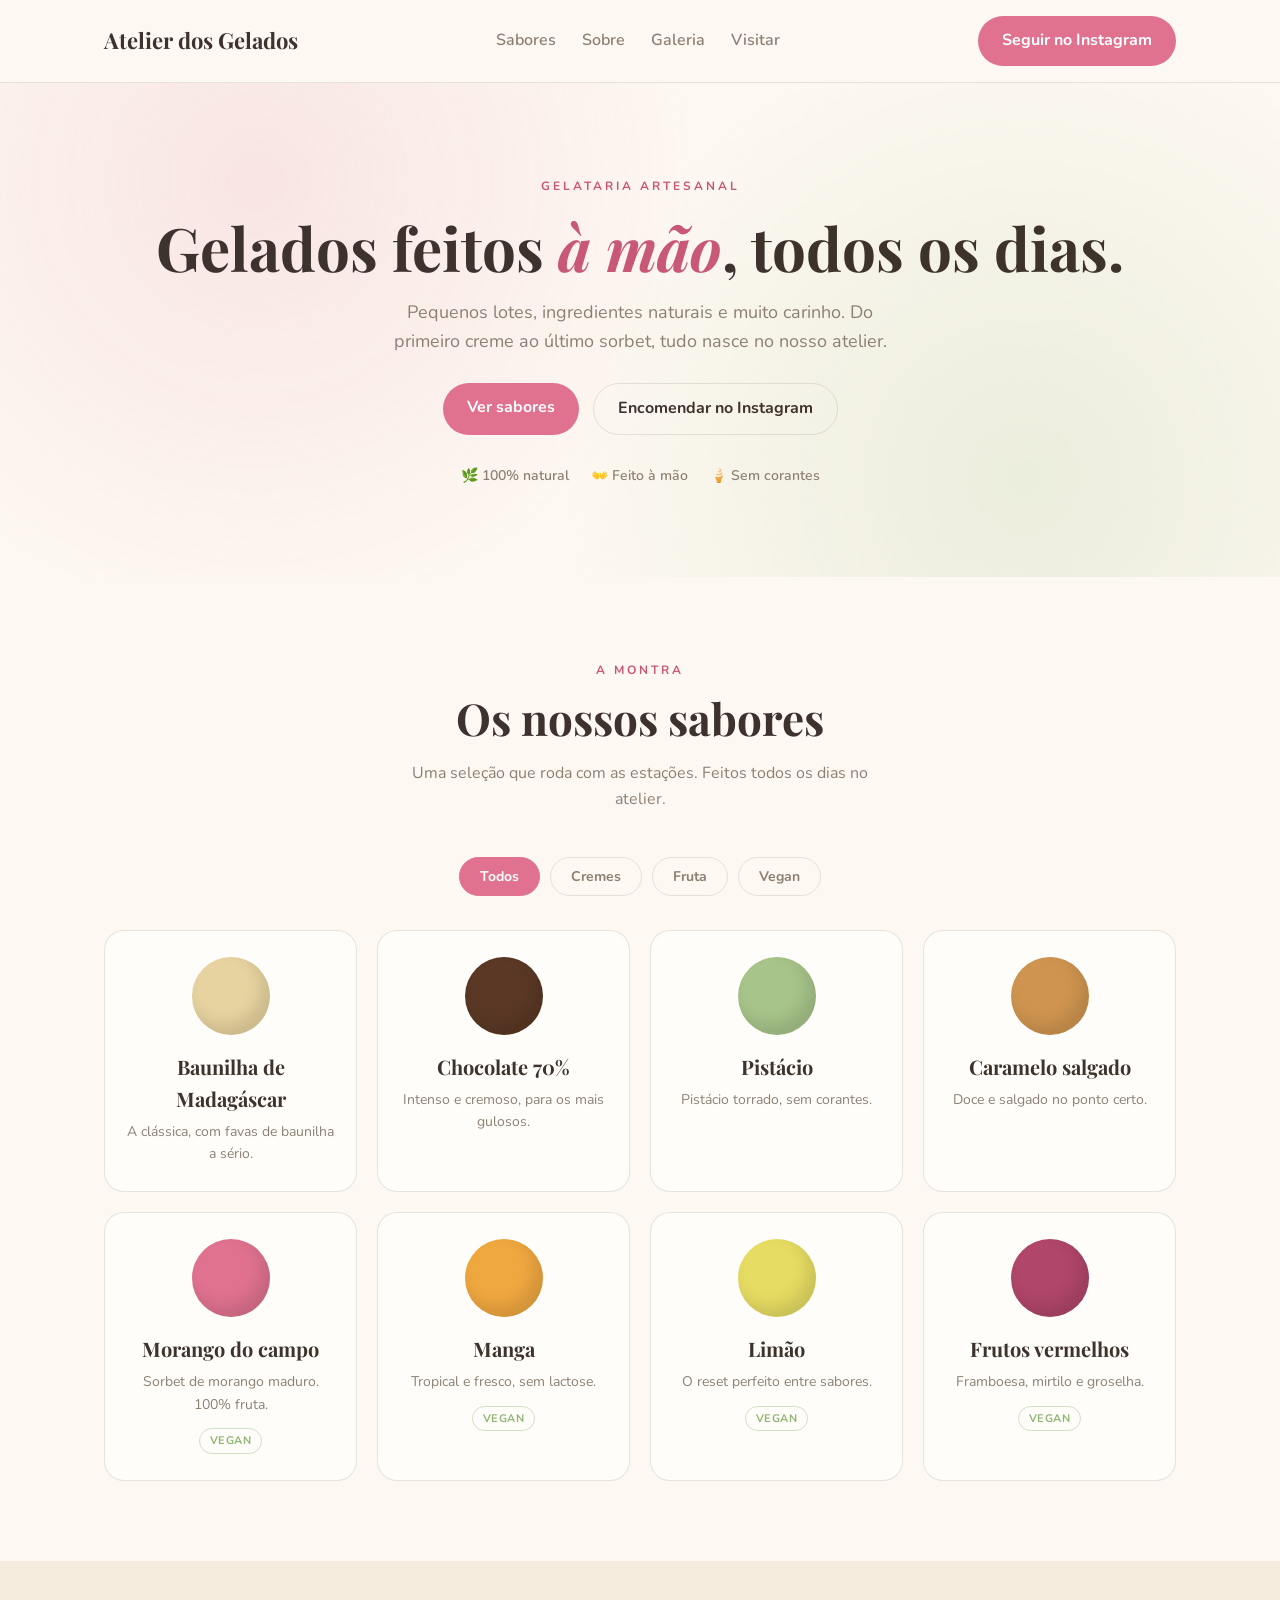
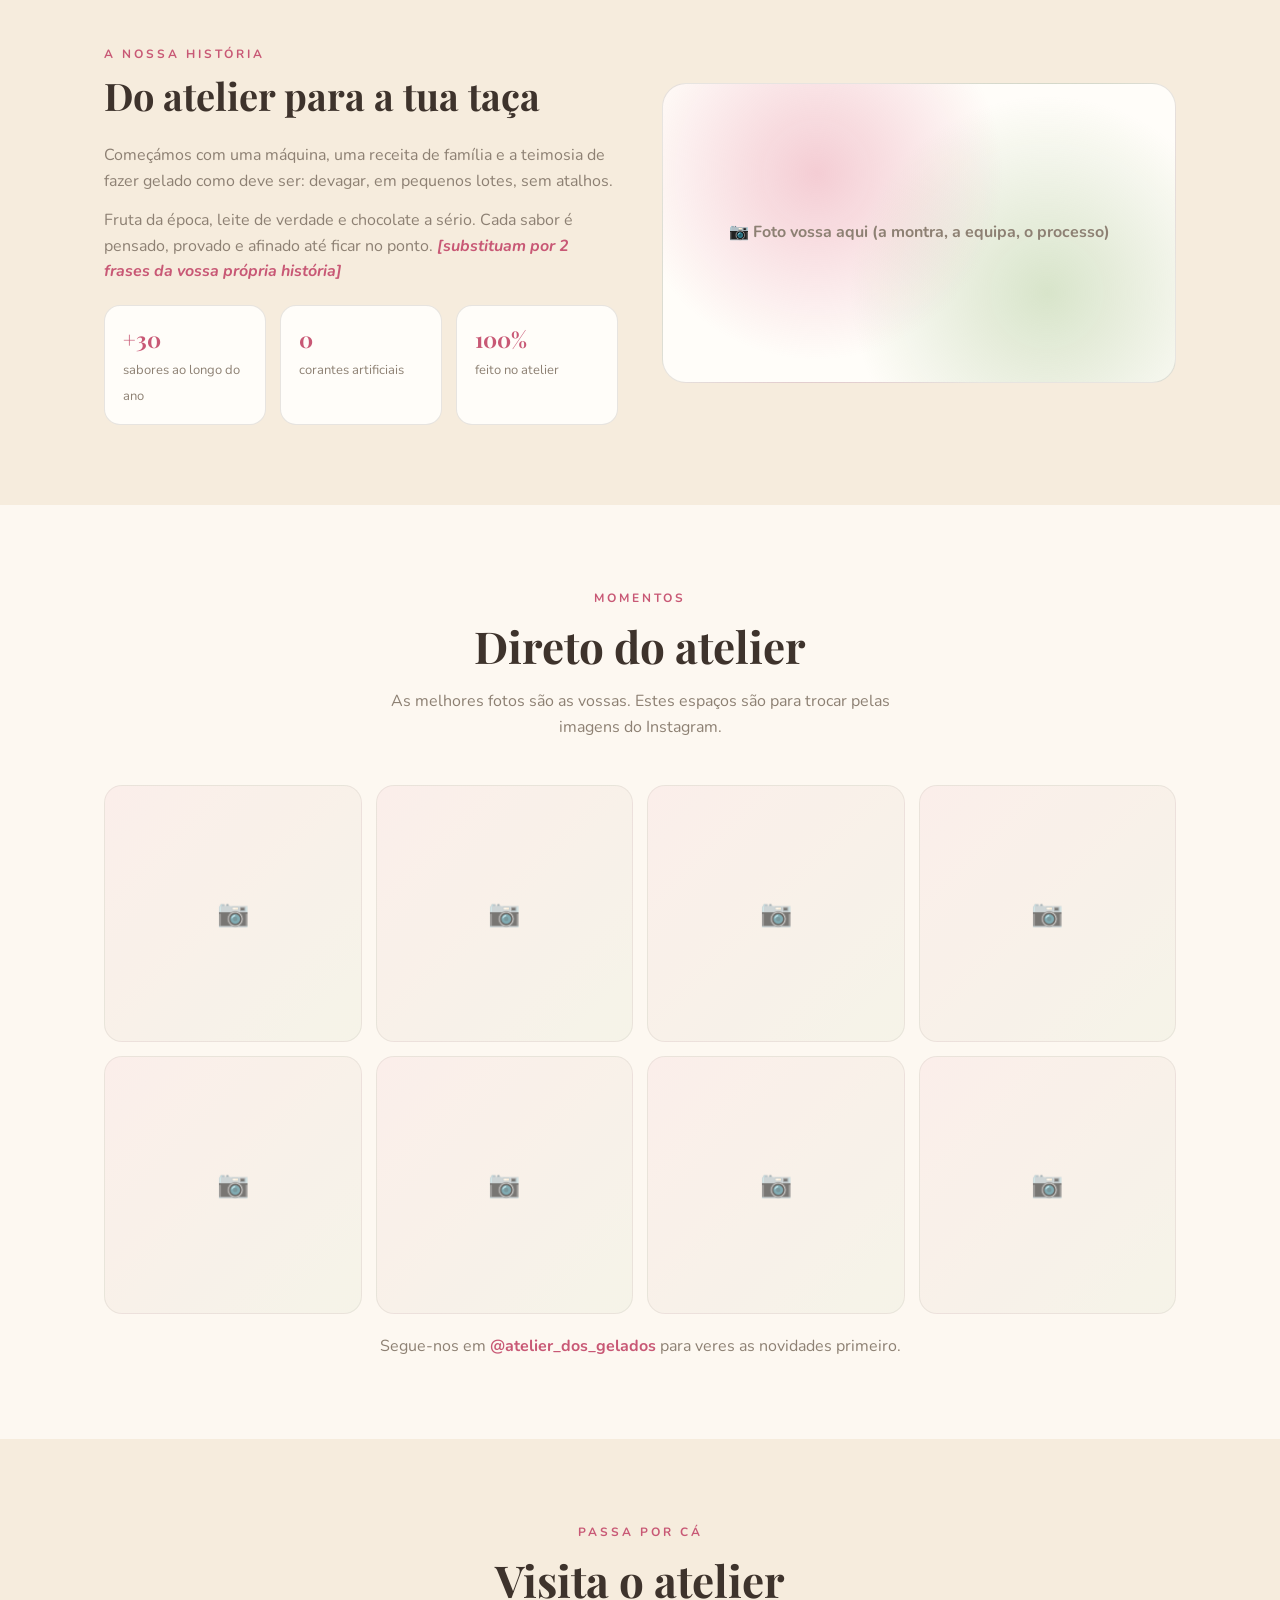
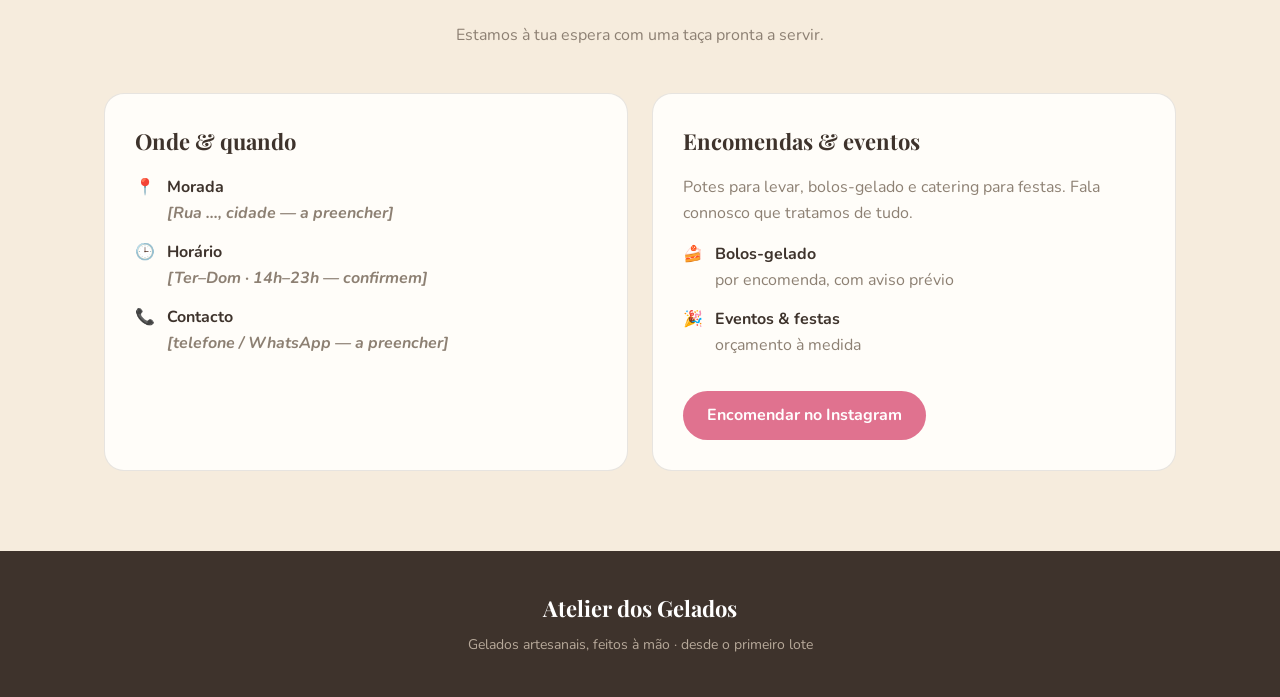
==== gelados/index.html @ d83563c3 "Adiciona avatar 3D, competencias, processo, garantias, precos, fundo animado e site dos gelados" ====
<!DOCTYPE html>
<html lang="pt">
<head>
    <meta charset="UTF-8">
    <meta name="viewport" content="width=device-width, initial-scale=1.0">
    <title>Atelier dos Gelados — Gelados artesanais feitos à mão</title>

    <!-- Fontes -->
    <link rel="preconnect" href="https://fonts.googleapis.com">
    <link rel="preconnect" href="https://fonts.gstatic.com" crossorigin>
    <link href="https://fonts.googleapis.com/css2?family=Playfair+Display:wght@600;700&family=Nunito:wght@400;600;700&display=swap" rel="stylesheet">

    <link rel="stylesheet" href="style.css">
</head>
<body>

    <!-- Navegação -->
    <header class="nav">
        <div class="nav-in">
            <a href="#" class="logo">Atelier dos Gelados</a>

            <nav class="nav-links">
                <a href="#sabores">Sabores</a>
                <a href="#sobre">Sobre</a>
                <a href="#galeria">Galeria</a>
                <a href="#visitar">Visitar</a>
            </nav>

            <a href="https://www.instagram.com/atelier_dos_gelados/" target="_blank" rel="noopener" class="btn">Seguir no Instagram</a>
        </div>
    </header>

    <!-- Hero -->
    <section class="hero">
        <span class="eyebrow">Gelataria artesanal</span>
        <h1>Gelados feitos <em>à mão</em>, todos os dias.</h1>
        <p>Pequenos lotes, ingredientes naturais e muito carinho. Do primeiro creme ao último sorbet, tudo nasce no nosso atelier.</p>

        <div class="hero-btns">
            <a href="#sabores" class="btn">Ver sabores</a>
            <a href="https://www.instagram.com/atelier_dos_gelados/" target="_blank" rel="noopener" class="btn btn-ghost">Encomendar no Instagram</a>
        </div>

        <div class="hero-tags">
            <span>🌿 100% natural</span>
            <span>👐 Feito à mão</span>
            <span>🍦 Sem corantes</span>
        </div>
    </section>

    <!-- Sabores -->
    <section id="sabores">
        <div class="wrap">
            <div class="sec-head">
                <span class="eyebrow">A montra</span>
                <h2>Os nossos sabores</h2>
                <p>Uma seleção que roda com as estações. Feitos todos os dias no atelier.</p>
            </div>

            <!-- Filtros -->
            <div class="filters" id="filters">
                <button class="chip on" data-f="todos">Todos</button>
                <button class="chip" data-f="creme">Cremes</button>
                <button class="chip" data-f="fruta">Fruta</button>
                <button class="chip" data-f="vegan">Vegan</button>
            </div>

            <div class="flavors" id="flavors"></div>
        </div>
    </section>

    <!-- Sobre -->
    <section id="sobre" class="about">
        <div class="wrap about-in">
            <div>
                <span class="eyebrow">A nossa história</span>
                <h2>Do atelier para a tua taça</h2>
                <p>Começámos com uma máquina, uma receita de família e a teimosia de fazer gelado como deve ser: devagar, em pequenos lotes, sem atalhos.</p>
                <p>Fruta da época, leite de verdade e chocolate a sério. Cada sabor é pensado, provado e afinado até ficar no ponto. <span class="mark">[substituam por 2 frases da vossa própria história]</span></p>
                <div class="about-points">
                    <div class="point"><b>+30</b><span>sabores ao longo do ano</span></div>
                    <div class="point"><b>0</b><span>corantes artificiais</span></div>
                    <div class="point"><b>100%</b><span>feito no atelier</span></div>
                </div>
            </div>
            <div class="about-visual">
                <span>📷 Foto vossa aqui (a montra, a equipa, o processo)</span>
            </div>
        </div>
    </section>

    <!-- Galeria -->
    <section id="galeria">
        <div class="wrap">
            <div class="sec-head">
                <span class="eyebrow">Momentos</span>
                <h2>Direto do atelier</h2>
                <p>As melhores fotos são as vossas. Estes espaços são para trocar pelas imagens do Instagram.</p>
            </div>
            <div class="gallery">
                <div class="gal">📷</div>
                <div class="gal">📷</div>
                <div class="gal">📷</div>
                <div class="gal">📷</div>
                <div class="gal">📷</div>
                <div class="gal">📷</div>
                <div class="gal">📷</div>
                <div class="gal">📷</div>
            </div>
            <p class="gallery-note">Segue-nos em <a href="https://www.instagram.com/atelier_dos_gelados/" target="_blank" rel="noopener">@atelier_dos_gelados</a> para veres as novidades primeiro.</p>
        </div>
    </section>

    <!-- Visitar -->
    <section id="visitar" class="visit">
        <div class="wrap">
            <div class="sec-head">
                <span class="eyebrow">Passa por cá</span>
                <h2>Visita o atelier</h2>
                <p>Estamos à tua espera com uma taça pronta a servir.</p>
            </div>
            <div class="visit-in">
                <div class="visit-card">
                    <h3>Onde &amp; quando</h3>
                    <div class="visit-row"><span>📍</span><div><b>Morada</b><span class="mark">[Rua ..., cidade — a preencher]</span></div></div>
                    <div class="visit-row"><span>🕒</span><div><b>Horário</b><span class="mark">[Ter–Dom · 14h–23h — confirmem]</span></div></div>
                    <div class="visit-row"><span>📞</span><div><b>Contacto</b><span class="mark">[telefone / WhatsApp — a preencher]</span></div></div>
                </div>
                <div class="visit-card">
                    <h3>Encomendas &amp; eventos</h3>
                    <p style="color:var(--muted);margin-bottom:16px;">Potes para levar, bolos-gelado e catering para festas. Fala connosco que tratamos de tudo.</p>
                    <div class="visit-row"><span>🍰</span><div><b>Bolos-gelado</b><span>por encomenda, com aviso prévio</span></div></div>
                    <div class="visit-row"><span>🎉</span><div><b>Eventos &amp; festas</b><span>orçamento à medida</span></div></div>
                    <a href="https://www.instagram.com/atelier_dos_gelados/" target="_blank" rel="noopener" class="btn" style="margin-top:18px;">Encomendar no Instagram</a>
                </div>
            </div>
        </div>
    </section>

    <!-- Rodapé -->
    <footer>
        <div class="wrap">
            <div class="logo">Atelier dos Gelados</div>
            <p>Gelados artesanais, feitos à mão · desde o primeiro lote</p>
        </div>
    </footer>

    <script>
        // lista de sabores
        const sabores = [
            { nome: "Baunilha de Madagáscar", tipo: "creme", vegan: false, cor: "#e7d3a0", desc: "A clássica, com favas de baunilha a sério." },
            { nome: "Chocolate 70%",          tipo: "creme", vegan: false, cor: "#5a3825", desc: "Intenso e cremoso, para os mais gulosos." },
            { nome: "Pistácio",               tipo: "creme", vegan: false, cor: "#a7c48a", desc: "Pistácio torrado, sem corantes." },
            { nome: "Caramelo salgado",       tipo: "creme", vegan: false, cor: "#cf9550", desc: "Doce e salgado no ponto certo." },
            { nome: "Morango do campo",       tipo: "fruta", vegan: true,  cor: "#e0728f", desc: "Sorbet de morango maduro. 100% fruta." },
            { nome: "Manga",                  tipo: "fruta", vegan: true,  cor: "#efa740", desc: "Tropical e fresco, sem lactose." },
            { nome: "Limão",                  tipo: "fruta", vegan: true,  cor: "#e6dc63", desc: "O reset perfeito entre sabores." },
            { nome: "Frutos vermelhos",       tipo: "fruta", vegan: true,  cor: "#b0466a", desc: "Framboesa, mirtilo e groselha." },
        ];

        // apanho o contentor vazio da secção
        const grelha = document.getElementById("flavors");

        // crio um cartão por cada sabor da lista
        sabores.forEach(function (sabor) {
            const cartao = document.createElement("div");
            cartao.className = "flavor";
            cartao.dataset.tipo = sabor.tipo;
            cartao.dataset.vegan = sabor.vegan;
            cartao.innerHTML = `
                <div class="ball" style="background:${sabor.cor}"></div>
                <h3>${sabor.nome}</h3>
                <p>${sabor.desc}</p>
                ${sabor.vegan ? '<span class="badge">Vegan</span>' : ""}
            `;
            grelha.appendChild(cartao);
        });

        // botões de filtro
        const botoes = document.querySelectorAll(".chip");

        botoes.forEach(function (botao) {
            botao.addEventListener("click", function () {
                // marco só o botão clicado como ativo
                botoes.forEach(function (b) { b.classList.remove("on"); });
                botao.classList.add("on");

                const filtro = botao.dataset.f;

                // mostro ou escondo cada cartão conforme o filtro
                document.querySelectorAll(".flavor").forEach(function (cartao) {
                    let mostrar;

                    if (filtro === "todos") {
                        mostrar = true;
                    } else if (filtro === "vegan") {
                        mostrar = cartao.dataset.vegan === "true";
                    } else {
                        mostrar = cartao.dataset.tipo === filtro;
                    }

                    cartao.classList.toggle("hide", !mostrar);
                });
            });
        });
    </script>

</body>
</html>
---- gelados/style.css ----
/* Cores da marca */
:root{
    --cream:   #fdf8f1;
    --cream2:  #f6ecdd;
    --ink:     #3e332c;
    --muted:   #8d8073;
    --rose:    #e0728f;
    --rose-d:  #c85875;
    --pistache:#8fb573;
    --card:    #fffdf9;
    --line:    rgba(62,51,44,.12);
}

/* Reset */
*{
    margin: 0;
    padding: 0;
    box-sizing: border-box;
}

/* Base */
body{
    background: var(--cream);
    color: var(--ink);
    font-family: 'Nunito', sans-serif;
    line-height: 1.6;
}
a{ text-decoration: none; color: inherit; }
h1, h2, h3{ font-family: 'Playfair Display', serif; }

.wrap{
    max-width: 1120px;
    margin: 0 auto;
    padding: 0 24px;
}

.eyebrow{
    text-transform: uppercase;
    letter-spacing: 3px;
    font-size: 12px;
    font-weight: 700;
    color: var(--rose-d);
}

/* Botões */
.btn{
    display: inline-block;
    padding: 12px 24px;
    border-radius: 40px;
    background: var(--rose);
    color: #fff;
    font-weight: 700;
    transition: .25s;
}
.btn:hover{
    background: var(--rose-d);
    transform: translateY(-2px);
}
.btn-ghost{
    background: transparent;
    color: var(--ink);
    border: 1.5px solid var(--line);
}
.btn-ghost:hover{
    background: #fff;
    border-color: var(--rose);
    color: var(--rose-d);
}

/* Navegação */
.nav{
    position: sticky;   /* cola no topo */
    top: 0;
    background: rgba(253,248,241,.9);
    backdrop-filter: blur(8px);
    border-bottom: 1px solid var(--line);
    z-index: 50;
}
.nav-in{
    max-width: 1120px;
    margin: 0 auto;
    padding: 16px 24px;
    display: flex;
    align-items: center;
    justify-content: space-between;
}
.logo{
    font-family: 'Playfair Display', serif;
    font-size: 22px;
    font-weight: 700;
}
.nav-links{
    display: flex;
    gap: 26px;
}
.nav-links a{
    color: var(--muted);
    font-weight: 600;
    transition: .2s;
}
.nav-links a:hover{ color: var(--rose-d); }

/* Hero */
.hero{
    text-align: center;
    padding: 90px 24px;
    background:
        radial-gradient(circle at 20% 20%, rgba(224,114,143,.14), transparent 40%),
        radial-gradient(circle at 80% 80%, rgba(143,181,115,.16), transparent 42%);
}
.hero .eyebrow{ display: inline-block; margin-bottom: 18px; }
.hero h1{
    font-size: clamp(38px, 6vw, 60px);
    line-height: 1.1;
    margin-bottom: 18px;
}
.hero h1 em{
    font-style: italic;
    color: var(--rose-d);
}
.hero p{
    max-width: 520px;
    margin: 0 auto 28px;
    color: var(--muted);
    font-size: 18px;
}
.hero-btns{
    display: flex;
    gap: 14px;
    justify-content: center;
    flex-wrap: wrap;
}
.hero-tags{
    margin-top: 30px;
    display: flex;
    gap: 22px;
    justify-content: center;
    flex-wrap: wrap;
    color: var(--muted);
    font-weight: 600;
    font-size: 14px;
}

/* Sabores */
#sabores{ padding: 80px 0; }
.sec-head{
    text-align: center;
    margin-bottom: 44px;
}
.sec-head h2{
    font-size: clamp(30px, 4.5vw, 44px);
    margin-bottom: 8px;
}
.sec-head p{
    color: var(--muted);
    max-width: 500px;
    margin: 0 auto;
}
.flavors{
    display: grid;
    grid-template-columns: repeat(4, 1fr);
    gap: 20px;
}
.flavor{
    background: var(--card);
    border: 1px solid var(--line);
    border-radius: 20px;
    padding: 26px 22px;
    text-align: center;
    transition: .25s;
}
.flavor:hover{
    transform: translateY(-5px);
    box-shadow: 0 16px 30px rgba(62,51,44,.09);
}
.ball{
    width: 78px;
    height: 78px;
    border-radius: 50%;
    margin: 0 auto 16px;
    box-shadow: inset -8px -10px 16px rgba(0,0,0,.12);
}
.flavor h3{ font-size: 20px; margin-bottom: 6px; }
.flavor p{ font-size: 14px; color: var(--muted); }
.badge{
    display: inline-block;
    margin-top: 12px;
    padding: 3px 10px;
    border: 1px solid rgba(143,181,115,.4);
    border-radius: 20px;
    font-size: 11px;
    font-weight: 700;
    letter-spacing: .5px;
    text-transform: uppercase;
    color: var(--pistache);
}

/* Filtros */
.filters{
    display: flex;
    gap: 10px;
    justify-content: center;
    flex-wrap: wrap;
    margin-bottom: 34px;
}
.chip{
    padding: 9px 20px;
    border-radius: 30px;
    border: 1.5px solid var(--line);
    background: transparent;
    font-family: 'Nunito', sans-serif;
    font-weight: 700;
    font-size: 14px;
    color: var(--muted);
    cursor: pointer;
    transition: .2s;
}
.chip:hover{
    border-color: var(--rose);
    color: var(--rose-d);
}
.chip.on{
    background: var(--rose);
    border-color: var(--rose);
    color: #fff;
}
.flavor.hide{ display: none; }

/* Sobre */
.about{ background: var(--cream2); padding: 80px 0; }
.about-in{
    display: grid;
    grid-template-columns: 1fr 1fr;
    gap: 44px;
    align-items: center;
}
.about h2{ font-size: clamp(28px, 4vw, 38px); margin-bottom: 16px; }
.about p{ color: var(--muted); margin-bottom: 14px; }
.about-points{
    display: flex;
    gap: 14px;
    flex-wrap: wrap;
    margin-top: 20px;
}
.point{
    flex: 1;
    min-width: 130px;
    background: var(--card);
    border: 1px solid var(--line);
    border-radius: 16px;
    padding: 16px 18px;
}
.point b{
    display: block;
    font-family: 'Playfair Display', serif;
    font-size: 22px;
    color: var(--rose-d);
}
.point span{ font-size: 13px; color: var(--muted); }
.about-visual{
    min-height: 300px;
    border-radius: 24px;
    border: 1px solid var(--line);
    background:
        radial-gradient(circle at 30% 30%, rgba(224,114,143,.35), transparent 45%),
        radial-gradient(circle at 75% 70%, rgba(143,181,115,.35), transparent 45%),
        var(--card);
    display: flex;
    align-items: center;
    justify-content: center;
    text-align: center;
    padding: 24px;
    color: var(--muted);
    font-weight: 700;
}
.mark{ color: var(--rose-d); font-weight: 700; font-style: italic; }

/* Galeria */
#galeria{ padding: 80px 0; }
.gallery{
    display: grid;
    grid-template-columns: repeat(4, 1fr);
    gap: 14px;
}
.gal{
    aspect-ratio: 1;
    border-radius: 18px;
    border: 1px solid var(--line);
    background: linear-gradient(135deg, rgba(224,114,143,.12), rgba(143,181,115,.12));
    display: flex;
    align-items: center;
    justify-content: center;
    font-size: 26px;
    opacity: .6;
}
.gallery-note{ text-align: center; color: var(--muted); margin-top: 20px; }
.gallery-note a{ color: var(--rose-d); font-weight: 700; }

/* Visitar */
.visit{ background: var(--cream2); padding: 80px 0; }
.visit-in{
    display: grid;
    grid-template-columns: 1fr 1fr;
    gap: 24px;
}
.visit-card{
    background: var(--card);
    border: 1px solid var(--line);
    border-radius: 20px;
    padding: 30px;
}
.visit-card h3{ font-size: 22px; margin-bottom: 16px; }
.visit-row{ display: flex; gap: 12px; margin-bottom: 14px; }
.visit-row b{ display: block; }
.visit-row span{ color: var(--muted); }

/* Rodapé */
footer{
    background: var(--ink);
    color: #eaddce;
    text-align: center;
    padding: 40px 24px;
}
footer .logo{ color: #fff; display: inline-block; margin-bottom: 8px; }
footer p{ color: #b7a99a; font-size: 14px; }

/* Mobile */
@media (max-width: 760px){
    .nav-links{ display: none; }
    .flavors{ grid-template-columns: repeat(2, 1fr); }
    .about-in, .visit-in{ grid-template-columns: 1fr; }
    .gallery{ grid-template-columns: repeat(2, 1fr); }
}
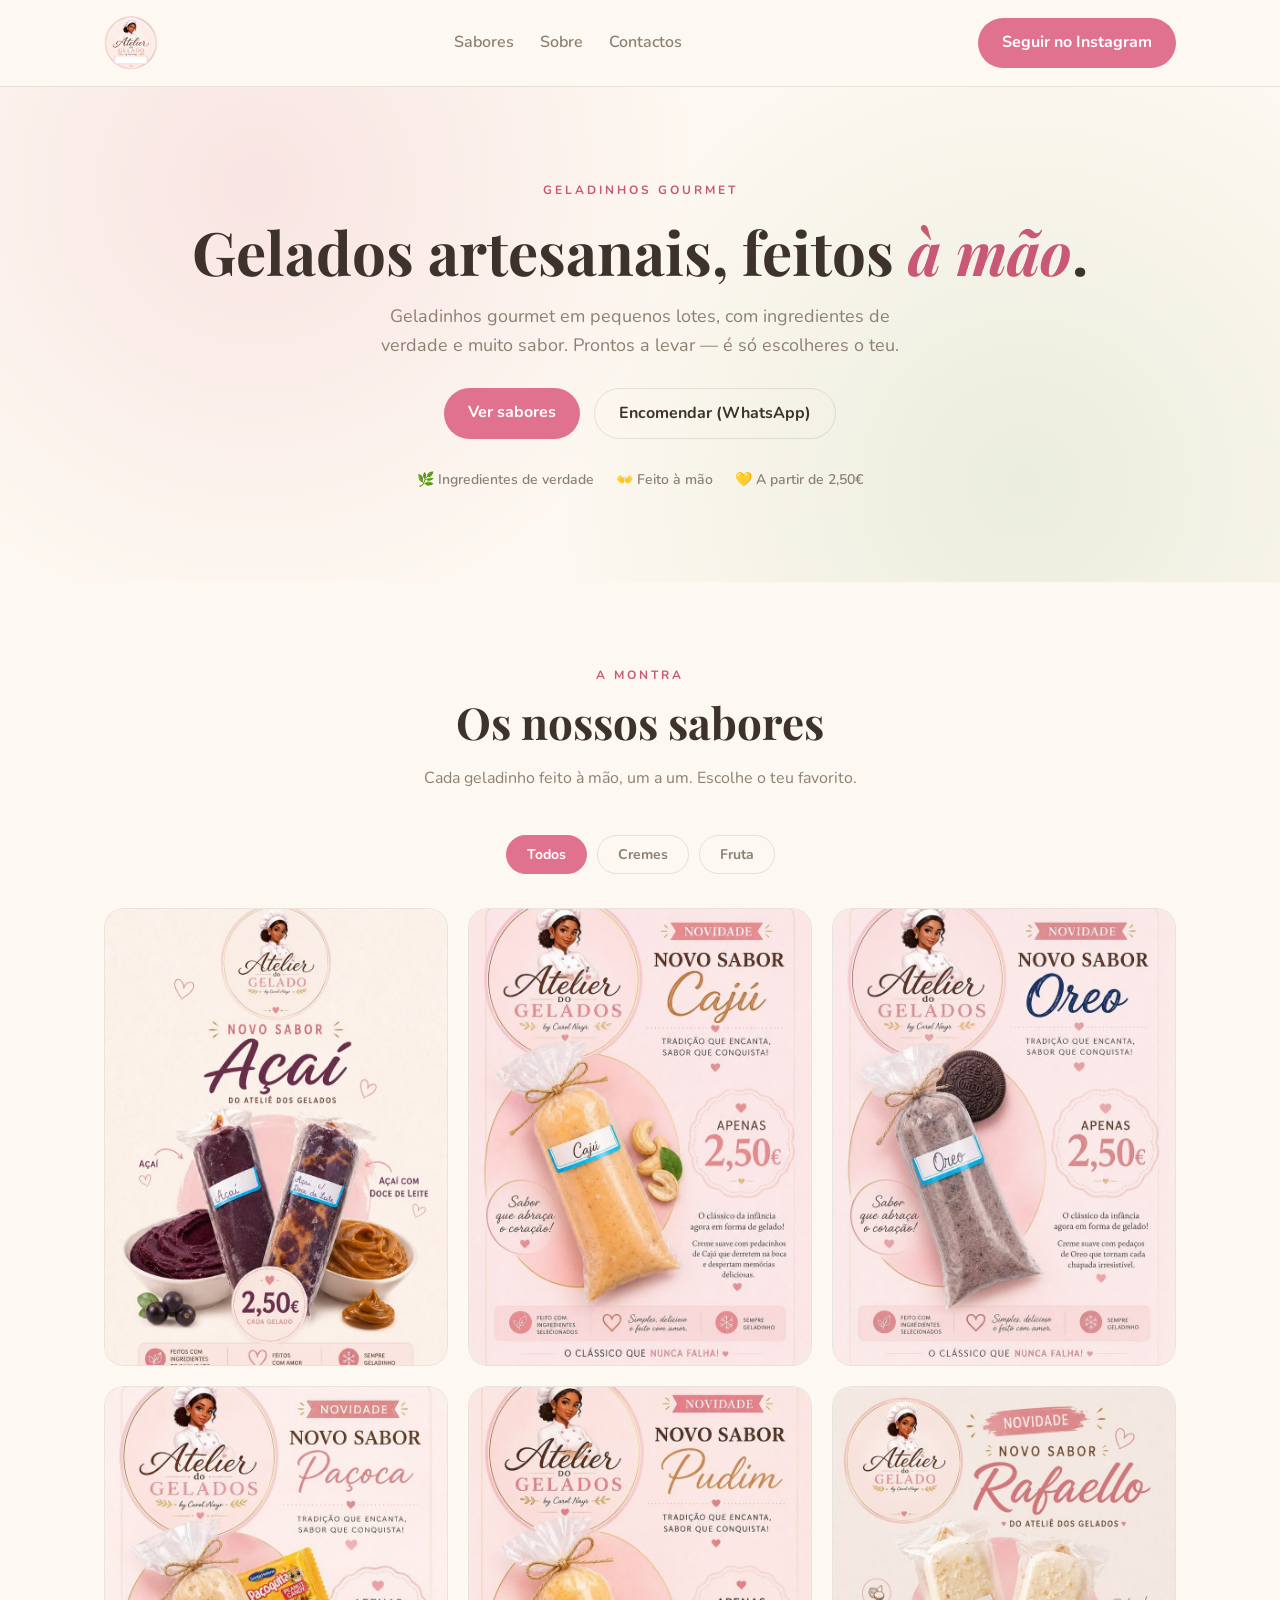
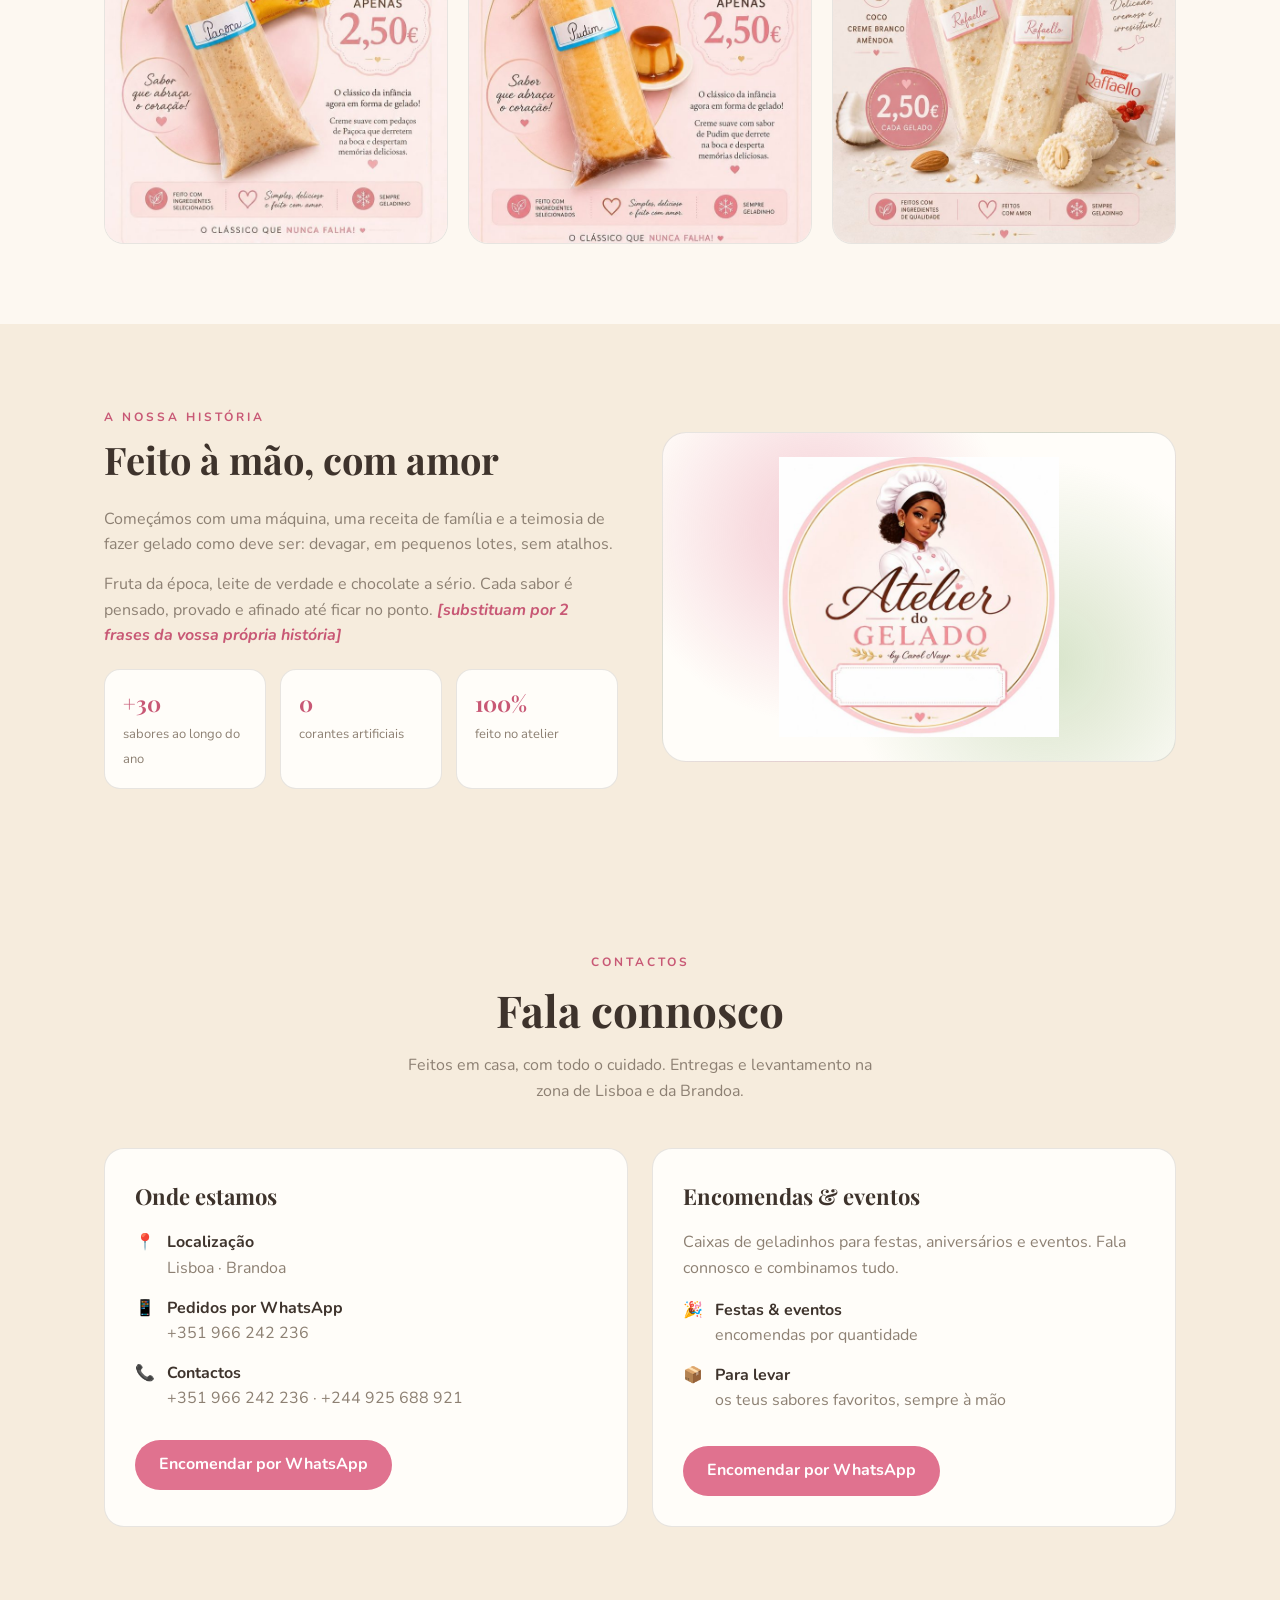
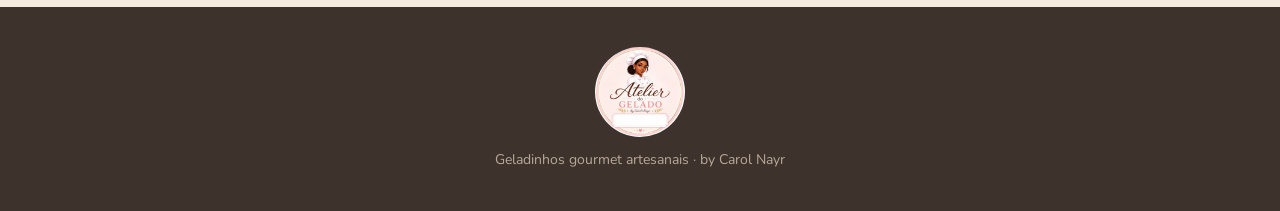
==== commit df8344b6: "Site dos gelados completo, avatar 3D, competencias, processo, garantias e precos" ====
--- a/gelados/index.html
+++ b/gelados/index.html
@@ -17,13 +17,12 @@
     <!-- Navegação -->
     <header class="nav">
         <div class="nav-in">
-            <a href="#" class="logo">Atelier dos Gelados</a>
+            <a href="#" class="logo"><img src="img/logo.jpg" alt="Atelier dos Gelados"></a>
 
             <nav class="nav-links">
                 <a href="#sabores">Sabores</a>
                 <a href="#sobre">Sobre</a>
-                <a href="#galeria">Galeria</a>
-                <a href="#visitar">Visitar</a>
+                <a href="#visitar">Contactos</a>
             </nav>
 
             <a href="https://www.instagram.com/atelier_dos_gelados/" target="_blank" rel="noopener" class="btn">Seguir no Instagram</a>
@@ -32,19 +31,19 @@
 
     <!-- Hero -->
     <section class="hero">
-        <span class="eyebrow">Gelataria artesanal</span>
-        <h1>Gelados feitos <em>à mão</em>, todos os dias.</h1>
-        <p>Pequenos lotes, ingredientes naturais e muito carinho. Do primeiro creme ao último sorbet, tudo nasce no nosso atelier.</p>
+        <span class="eyebrow">Geladinhos gourmet</span>
+        <h1>Gelados artesanais, feitos <em>à mão</em>.</h1>
+        <p>Geladinhos gourmet em pequenos lotes, com ingredientes de verdade e muito sabor. Prontos a levar — é só escolheres o teu.</p>
 
         <div class="hero-btns">
             <a href="#sabores" class="btn">Ver sabores</a>
-            <a href="https://www.instagram.com/atelier_dos_gelados/" target="_blank" rel="noopener" class="btn btn-ghost">Encomendar no Instagram</a>
+            <a href="https://wa.me/351966242236?text=Ol%C3%A1!%20Vi%20o%20vosso%20site%20e%20queria%20encomendar%20geladinhos." target="_blank" rel="noopener" class="btn btn-ghost">Encomendar (WhatsApp)</a>
         </div>
 
         <div class="hero-tags">
-            <span>🌿 100% natural</span>
+            <span>🌿 Ingredientes de verdade</span>
             <span>👐 Feito à mão</span>
-            <span>🍦 Sem corantes</span>
+            <span>💛 A partir de 2,50€</span>
         </div>
     </section>
 
@@ -54,7 +53,7 @@
             <div class="sec-head">
                 <span class="eyebrow">A montra</span>
                 <h2>Os nossos sabores</h2>
-                <p>Uma seleção que roda com as estações. Feitos todos os dias no atelier.</p>
+                <p>Cada geladinho feito à mão, um a um. Escolhe o teu favorito.</p>
             </div>
 
             <!-- Filtros -->
@@ -62,7 +61,6 @@
                 <button class="chip on" data-f="todos">Todos</button>
                 <button class="chip" data-f="creme">Cremes</button>
                 <button class="chip" data-f="fruta">Fruta</button>
-                <button class="chip" data-f="vegan">Vegan</button>
             </div>
 
             <div class="flavors" id="flavors"></div>
@@ -74,7 +72,7 @@
         <div class="wrap about-in">
             <div>
                 <span class="eyebrow">A nossa história</span>
-                <h2>Do atelier para a tua taça</h2>
+                <h2>Feito à mão, com amor</h2>
                 <p>Começámos com uma máquina, uma receita de família e a teimosia de fazer gelado como deve ser: devagar, em pequenos lotes, sem atalhos.</p>
                 <p>Fruta da época, leite de verdade e chocolate a sério. Cada sabor é pensado, provado e afinado até ficar no ponto. <span class="mark">[substituam por 2 frases da vossa própria história]</span></p>
                 <div class="about-points">
@@ -84,30 +82,8 @@
                 </div>
             </div>
             <div class="about-visual">
-                <span>📷 Foto vossa aqui (a montra, a equipa, o processo)</span>
+                <img src="img/logo.jpg" alt="Atelier dos Gelados" class="about-logo">
             </div>
-        </div>
-    </section>
-
-    <!-- Galeria -->
-    <section id="galeria">
-        <div class="wrap">
-            <div class="sec-head">
-                <span class="eyebrow">Momentos</span>
-                <h2>Direto do atelier</h2>
-                <p>As melhores fotos são as vossas. Estes espaços são para trocar pelas imagens do Instagram.</p>
-            </div>
-            <div class="gallery">
-                <div class="gal">📷</div>
-                <div class="gal">📷</div>
-                <div class="gal">📷</div>
-                <div class="gal">📷</div>
-                <div class="gal">📷</div>
-                <div class="gal">📷</div>
-                <div class="gal">📷</div>
-                <div class="gal">📷</div>
-            </div>
-            <p class="gallery-note">Segue-nos em <a href="https://www.instagram.com/atelier_dos_gelados/" target="_blank" rel="noopener">@atelier_dos_gelados</a> para veres as novidades primeiro.</p>
         </div>
     </section>
 
@@ -115,23 +91,24 @@
     <section id="visitar" class="visit">
         <div class="wrap">
             <div class="sec-head">
-                <span class="eyebrow">Passa por cá</span>
-                <h2>Visita o atelier</h2>
-                <p>Estamos à tua espera com uma taça pronta a servir.</p>
+                <span class="eyebrow">Contactos</span>
+                <h2>Fala connosco</h2>
+                <p>Feitos em casa, com todo o cuidado. Entregas e levantamento na zona de Lisboa e da Brandoa.</p>
             </div>
             <div class="visit-in">
                 <div class="visit-card">
-                    <h3>Onde &amp; quando</h3>
-                    <div class="visit-row"><span>📍</span><div><b>Morada</b><span class="mark">[Rua ..., cidade — a preencher]</span></div></div>
-                    <div class="visit-row"><span>🕒</span><div><b>Horário</b><span class="mark">[Ter–Dom · 14h–23h — confirmem]</span></div></div>
-                    <div class="visit-row"><span>📞</span><div><b>Contacto</b><span class="mark">[telefone / WhatsApp — a preencher]</span></div></div>
+                    <h3>Onde estamos</h3>
+                    <div class="visit-row"><span>📍</span><div><b>Localização</b><span>Lisboa · Brandoa</span></div></div>
+                    <div class="visit-row"><span>📱</span><div><b>Pedidos por WhatsApp</b><span>+351 966 242 236</span></div></div>
+                    <div class="visit-row"><span>📞</span><div><b>Contactos</b><span>+351 966 242 236 · +244 925 688 921</span></div></div>
+                    <a href="https://wa.me/351966242236?text=Ol%C3%A1!%20Vi%20o%20vosso%20site%20e%20queria%20encomendar%20geladinhos." target="_blank" rel="noopener" class="btn" style="margin-top:14px;">Encomendar por WhatsApp</a>
                 </div>
                 <div class="visit-card">
                     <h3>Encomendas &amp; eventos</h3>
-                    <p style="color:var(--muted);margin-bottom:16px;">Potes para levar, bolos-gelado e catering para festas. Fala connosco que tratamos de tudo.</p>
-                    <div class="visit-row"><span>🍰</span><div><b>Bolos-gelado</b><span>por encomenda, com aviso prévio</span></div></div>
-                    <div class="visit-row"><span>🎉</span><div><b>Eventos &amp; festas</b><span>orçamento à medida</span></div></div>
-                    <a href="https://www.instagram.com/atelier_dos_gelados/" target="_blank" rel="noopener" class="btn" style="margin-top:18px;">Encomendar no Instagram</a>
+                    <p style="color:var(--muted);margin-bottom:16px;">Caixas de geladinhos para festas, aniversários e eventos. Fala connosco e combinamos tudo.</p>
+                    <div class="visit-row"><span>🎉</span><div><b>Festas &amp; eventos</b><span>encomendas por quantidade</span></div></div>
+                    <div class="visit-row"><span>📦</span><div><b>Para levar</b><span>os teus sabores favoritos, sempre à mão</span></div></div>
+                    <a href="https://wa.me/351966242236?text=Ol%C3%A1!%20Queria%20encomendar%20geladinhos%20para%20um%20evento." target="_blank" rel="noopener" class="btn" style="margin-top:18px;">Encomendar por WhatsApp</a>
                 </div>
             </div>
         </div>
@@ -140,22 +117,20 @@
     <!-- Rodapé -->
     <footer>
         <div class="wrap">
-            <div class="logo">Atelier dos Gelados</div>
-            <p>Gelados artesanais, feitos à mão · desde o primeiro lote</p>
+            <img src="img/logo.jpg" alt="Atelier dos Gelados" class="footer-logo">
+            <p>Geladinhos gourmet artesanais · by Carol Nayr</p>
         </div>
     </footer>
 
     <script>
         // lista de sabores
         const sabores = [
-            { nome: "Baunilha de Madagáscar", tipo: "creme", vegan: false, cor: "#e7d3a0", desc: "A clássica, com favas de baunilha a sério." },
-            { nome: "Chocolate 70%",          tipo: "creme", vegan: false, cor: "#5a3825", desc: "Intenso e cremoso, para os mais gulosos." },
-            { nome: "Pistácio",               tipo: "creme", vegan: false, cor: "#a7c48a", desc: "Pistácio torrado, sem corantes." },
-            { nome: "Caramelo salgado",       tipo: "creme", vegan: false, cor: "#cf9550", desc: "Doce e salgado no ponto certo." },
-            { nome: "Morango do campo",       tipo: "fruta", vegan: true,  cor: "#e0728f", desc: "Sorbet de morango maduro. 100% fruta." },
-            { nome: "Manga",                  tipo: "fruta", vegan: true,  cor: "#efa740", desc: "Tropical e fresco, sem lactose." },
-            { nome: "Limão",                  tipo: "fruta", vegan: true,  cor: "#e6dc63", desc: "O reset perfeito entre sabores." },
-            { nome: "Frutos vermelhos",       tipo: "fruta", vegan: true,  cor: "#b0466a", desc: "Framboesa, mirtilo e groselha." },
+            { nome: "Açaí",     tipo: "fruta", img: "img/acai.jpg" },
+            { nome: "Caju",     tipo: "fruta", img: "img/caju.jpg" },
+            { nome: "Oreo",     tipo: "creme", img: "img/oreo.jpg" },
+            { nome: "Paçoca",   tipo: "creme", img: "img/pacoca.jpg" },
+            { nome: "Pudim",    tipo: "creme", img: "img/pudim.jpg" },
+            { nome: "Rafaello", tipo: "creme", img: "img/rafaello.jpg" },
         ];
 
         // apanho o contentor vazio da secção
@@ -166,13 +141,7 @@
             const cartao = document.createElement("div");
             cartao.className = "flavor";
             cartao.dataset.tipo = sabor.tipo;
-            cartao.dataset.vegan = sabor.vegan;
-            cartao.innerHTML = `
-                <div class="ball" style="background:${sabor.cor}"></div>
-                <h3>${sabor.nome}</h3>
-                <p>${sabor.desc}</p>
-                ${sabor.vegan ? '<span class="badge">Vegan</span>' : ""}
-            `;
+            cartao.innerHTML = `<img class="foto" src="${sabor.img}" alt="Geladinho de ${sabor.nome}">`;
             grelha.appendChild(cartao);
         });
 
@@ -193,8 +162,6 @@
 
                     if (filtro === "todos") {
                         mostrar = true;
-                    } else if (filtro === "vegan") {
-                        mostrar = cartao.dataset.vegan === "true";
                     } else {
                         mostrar = cartao.dataset.tipo === filtro;
                     }
--- a/gelados/style.css
+++ b/gelados/style.css
@@ -89,6 +89,7 @@
     font-size: 22px;
     font-weight: 700;
 }
+.logo img{ height: 54px; width: auto; display: block; border-radius: 50%; }
 .nav-links{
     display: flex;
     gap: 26px;
@@ -158,30 +159,22 @@
 }
 .flavors{
     display: grid;
-    grid-template-columns: repeat(4, 1fr);
+    grid-template-columns: repeat(3, 1fr);
     gap: 20px;
 }
 .flavor{
     background: var(--card);
     border: 1px solid var(--line);
     border-radius: 20px;
-    padding: 26px 22px;
-    text-align: center;
+    padding: 0;
+    overflow: hidden;
     transition: .25s;
 }
 .flavor:hover{
     transform: translateY(-5px);
     box-shadow: 0 16px 30px rgba(62,51,44,.09);
 }
-.ball{
-    width: 78px;
-    height: 78px;
-    border-radius: 50%;
-    margin: 0 auto 16px;
-    box-shadow: inset -8px -10px 16px rgba(0,0,0,.12);
-}
-.flavor h3{ font-size: 20px; margin-bottom: 6px; }
-.flavor p{ font-size: 14px; color: var(--muted); }
+.foto{ width: 100%; height: auto; display: block; }
 .badge{
     display: inline-block;
     margin-top: 12px;
@@ -274,6 +267,8 @@
     font-weight: 700;
 }
 .mark{ color: var(--rose-d); font-weight: 700; font-style: italic; }
+.about-logo{ max-width: 280px; width: 85%; height: auto; }
+.footer-logo{ height: 90px; width: auto; border-radius: 50%; display: block; margin: 0 auto 12px; }
 
 /* Galeria */
 #galeria{ padding: 80px 0; }
